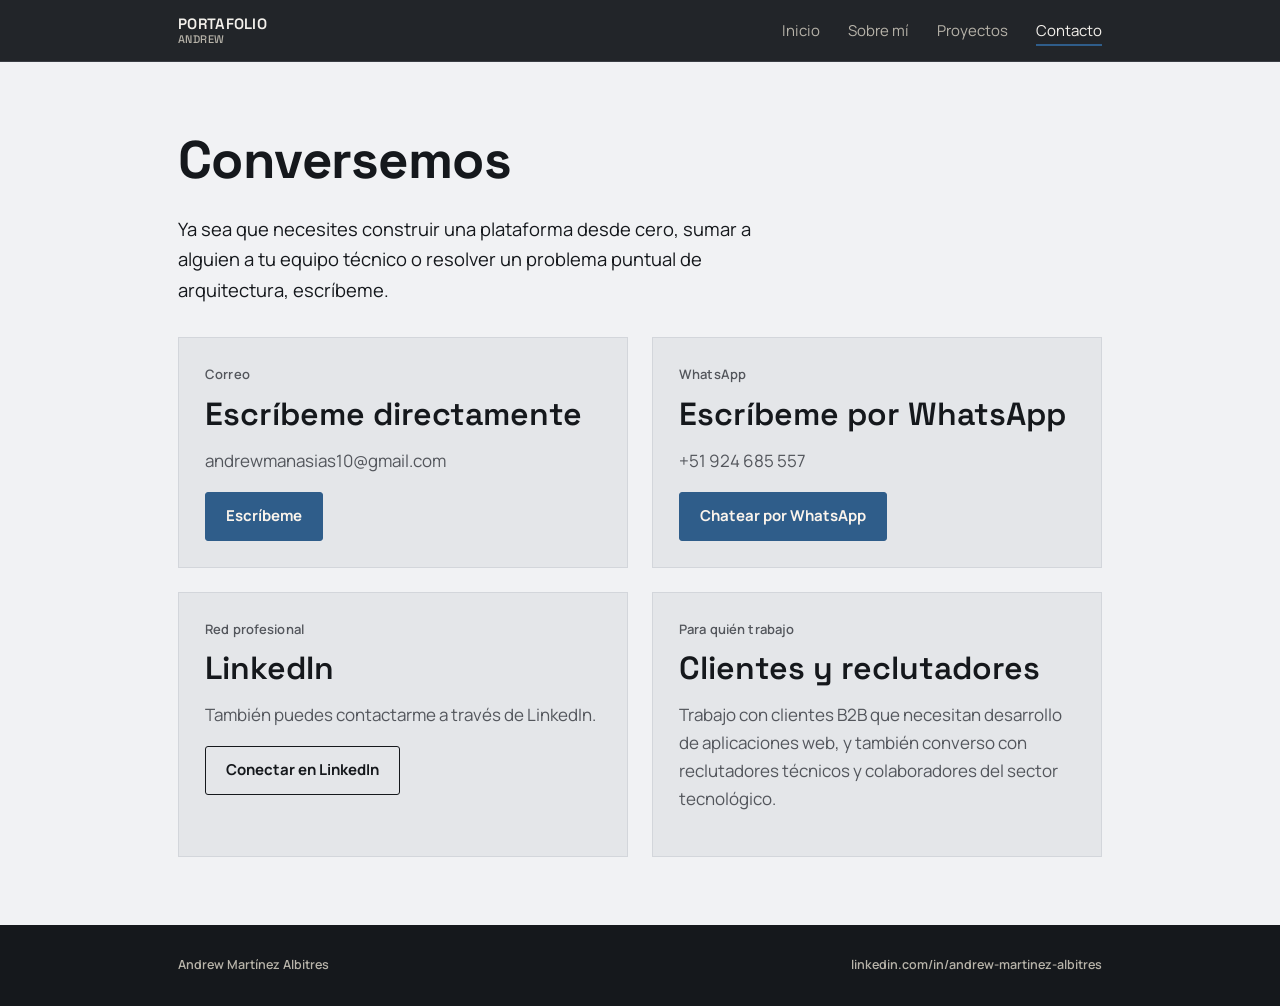
==== contacto.html @ e46cc7f0 "Primer commit: subiendo portafolio completo" ====
<!DOCTYPE html>
<html lang="es">
<head>
<meta charset="UTF-8">
<meta name="viewport" content="width=device-width, initial-scale=1.0">
<title>Contacto — Andrew Martínez Albitres</title>
<meta name="description" content="Contacta a Andrew Martínez Albitres para proyectos de desarrollo web y software a medida.">
<link rel="icon" type="image/png" sizes="512x512" href="img/favicon-512.png">
<link rel="icon" type="image/png" sizes="192x192" href="img/favicon-192.png">
<link rel="icon" type="image/png" sizes="32x32" href="img/favicon-32.png">
<link rel="apple-touch-icon" href="img/favicon-192.png">
<link rel="stylesheet" href="css/style.css">
</head>
<body>

<header class="site-header">
  <div class="nav-row">
    <a class="brand" href="index.html">PORTAFOLIO<span>ANDREW</span></a>
    <button class="nav-toggle" aria-label="Abrir menú" aria-expanded="false">
      <span></span><span></span><span></span>
    </button>
    <ul class="navlinks">
      <li><a href="index.html">Inicio</a></li>
      <li><a href="sobre-mi.html">Sobre mí</a></li>
      <li><a href="proyectos.html">Proyectos</a></li>
      <li><a href="contacto.html" aria-current="page">Contacto</a></li>
    </ul>
  </div>
</header>

<main>
  <section class="tone-paper">
    <div class="wrap">
      <h1>Conversemos</h1>
      <p class="lede">Ya sea que necesites construir una plataforma desde cero, sumar a alguien a tu equipo técnico o resolver un problema puntual de arquitectura, escríbeme.</p>

      <div class="contact-grid" style="margin-top:32px;">
        <div class="contact-card reveal">
          <span class="meta">Correo</span>
          <h2 class="reveal">Escríbeme directamente</h2>
          <p>andrewmanasias10@gmail.com</p>
          <div class="btn-row" style="margin-top:14px;">
            <a class="btn primary" href="mailto:andrewmanasias10@gmail.com">Escríbeme</a>
          </div>
        </div>

        <div class="contact-card reveal">
          <span class="meta">WhatsApp</span>
          <h2 class="reveal">Escríbeme por WhatsApp</h2>
          <p>+51 924 685 557</p>
          <div class="btn-row" style="margin-top:14px;">
            <a class="btn primary" href="https://wa.me/51924685557" target="_blank" rel="noopener">Chatear por WhatsApp</a>
          </div>
        </div>

        <div class="contact-card reveal">
          <span class="meta">Red profesional</span>
          <h2 class="reveal">LinkedIn</h2>
          <p>También puedes contactarme a través de LinkedIn.</p>
          <div class="btn-row" style="margin-top:14px;">
            <a class="btn ghost" href="https://www.linkedin.com/in/andrew-martinez-albitres/" target="_blank" rel="noopener">Conectar en LinkedIn</a>
          </div>
        </div>

        <div class="contact-card reveal">
          <span class="meta">Para quién trabajo</span>
          <h2 class="reveal">Clientes y reclutadores</h2>
          <p>Trabajo con clientes B2B que necesitan desarrollo de aplicaciones web, y también converso con reclutadores técnicos y colaboradores del sector tecnológico.</p>
        </div>
      </div>
    </div>
  </section>
</main>

<footer class="tone-ink">
  <div class="wrap">
    <span>Andrew Martínez Albitres</span>
    <a href="https://www.linkedin.com/in/andrew-martinez-albitres/" target="_blank" rel="noopener">linkedin.com/in/andrew-martinez-albitres</a>
  </div>
</footer>

<script src="js/script.js"></script>
</body>
</html>
---- css/style.css ----
@import url('https://fonts.googleapis.com/css2?family=Space+Grotesk:wght@500;600;700&family=Manrope:wght@400;500;600;700&display=swap');

/*
  Sistema de dos colores:
  - Claro (paper)  -> secciones estandar
  - Oscuro (ink)   -> secciones alternas, barra de navegacion y pie de pagina
  - Acento (signal) -> unico color de enfasis (enlaces activos, tags, bordes de foco)
*/
:root{
  --paper:#F1F2F4;
  --paper-panel:#E4E6E9;
  --ink:#15181C;
  --ink-panel:#1F2328;
  --text-on-paper:#15181C;
  --text-on-paper-soft:#53565C;
  --text-on-ink:#F4F1EC;
  --text-on-ink-soft:#B7B3A9;
  --line-on-paper:#D3D6DB;
  --line-on-ink:#3A3E44;
  --signal:#2F5D8A;
  --radius:3px;
  --maxw:980px;
  --display:'Space Grotesk', 'Segoe UI', sans-serif;
  --sans:'Manrope', -apple-system, Segoe UI, Roboto, sans-serif;
}

*{box-sizing:border-box;}
html{scroll-behavior:smooth;}
body{
  margin:0;
  background:var(--paper);
  color:var(--text-on-paper);
  font-family:var(--sans);
  font-size:17px;
  line-height:1.65;
  -webkit-font-smoothing:antialiased;
}

a{color:inherit;}
a:focus-visible, button:focus-visible{
  outline:2px solid var(--signal);
  outline-offset:3px;
}

@media (prefers-reduced-motion: reduce){
  html{scroll-behavior:auto;}
  *{animation-duration:0.001ms !important; transition-duration:0.001ms !important;}
}

.wrap{
  max-width:var(--maxw);
  margin:0 auto;
  padding:0 28px;
}

/* ---------- Sistema de tono de seccion ---------- */
section{padding:68px 0;}
.tone-paper{background:var(--paper);}
.tone-ink{background:var(--ink); color:var(--text-on-ink);}
.tone-ink h1, .tone-ink h2, .tone-ink h3{color:var(--text-on-ink);}
.tone-ink p{color:var(--text-on-ink-soft);}
.tone-ink .meta{color:var(--text-on-ink-soft);}
.tone-ink .tl-org, .tone-ink .tl-meta{color:var(--text-on-ink-soft);}
.tone-ink .timeline{border-left-color:var(--line-on-ink);}
.tone-ink .tl-item::before{border-color:var(--text-on-ink-soft); background:var(--ink);}
.tone-ink .record{border-color:var(--line-on-ink); background:var(--ink-panel);}
.tone-ink .record-head{border-color:var(--line-on-ink); background:var(--ink);}
.tone-ink .browser-frame{border-color:var(--line-on-ink); background:var(--ink-panel);}
.tone-ink .browser-bar{background:var(--ink); border-color:var(--line-on-ink);}
.tone-ink .contact-card{border-color:var(--line-on-ink); background:var(--ink-panel);}

/* ---------- Encabezado / navegacion ---------- */
.site-header{
  position:sticky;
  top:0;
  z-index:50;
  background:rgba(21,24,28,0.94);
  border-bottom:1px solid var(--line-on-ink);
}
.nav-row{
  max-width:var(--maxw);
  margin:0 auto;
  padding:16px 28px;
  display:flex;
  align-items:center;
  justify-content:space-between;
  gap:20px;
}
.brand{
  font-family:var(--display);
  font-weight:600;
  font-size:15px;
  letter-spacing:0.02em;
  text-decoration:none;
  color:var(--text-on-ink);
  line-height:1.1;
}
.brand span{
  display:block;
  font-size:11px;
  color:var(--text-on-ink-soft);
  font-weight:500;
  letter-spacing:0.04em;
}
.navlinks{
  display:flex;
  gap:28px;
  list-style:none;
  margin:0;
  padding:0;
}
.navlinks a{
  text-decoration:none;
  font-size:15px;
  color:var(--text-on-ink-soft);
  position:relative;
  padding-bottom:3px;
}
.navlinks a:hover{color:var(--text-on-ink);}
.navlinks a[aria-current="page"]{
  color:var(--text-on-ink);
  border-bottom:2px solid var(--signal);
}
.nav-toggle{
  display:none;
  background:none;
  border:1px solid var(--text-on-ink-soft);
  border-radius:var(--radius);
  width:36px;
  height:32px;
  cursor:pointer;
}
.nav-toggle span{
  display:block;
  width:16px;
  height:2px;
  background:var(--text-on-ink);
  margin:3px auto;
}

@media (max-width:720px){
  .navlinks{
    position:absolute;
    top:100%;
    left:0;
    right:0;
    background:var(--ink);
    border-bottom:1px solid var(--line-on-ink);
    flex-direction:column;
    gap:0;
    padding:8px 28px 16px;
    display:none;
  }
  .navlinks.open{display:flex;}
  .navlinks li{padding:10px 0; border-top:1px solid var(--ink-panel);}
  .nav-toggle{display:block;}
}

/* ---------- Tipografia ---------- */
h1,h2,h3{
  font-family:var(--display);
  font-weight:600;
  line-height:1.15;
  margin:0 0 0.45em;
  color:var(--text-on-paper);
}
h1{font-size:clamp(2.1rem, 4.5vw, 3.3rem); font-weight:700; letter-spacing:-0.01em;}
h2{font-size:clamp(1.5rem, 3vw, 2rem);}
h3{font-size:1.2rem;}
p{margin:0 0 1em; max-width:66ch; color:var(--text-on-paper-soft);}
.lede{font-size:1.15rem; color:var(--text-on-paper); max-width:54ch;}

.tag{
  display:inline-block;
  font-family:var(--sans);
  font-weight:600;
  font-size:13px;
  color:var(--signal);
  background:transparent;
  border:1px solid var(--signal);
  border-radius:var(--radius);
  padding:4px 10px;
  margin:0 6px 6px 0;
  transition:background-color .2s ease, color .2s ease;
}
.tag:hover{background:var(--signal); color:#FBF4EC;}
.tone-ink .tag{color:var(--signal); border-color:var(--signal);}

.meta{
  font-family:var(--sans);
  font-weight:600;
  font-size:13px;
  letter-spacing:0.01em;
  color:var(--text-on-paper-soft);
}

/* Ajustes de encabezados: cuando una etiqueta hN se usa por semantica
   pero debe mantener una apariencia compacta, no de titular */
h3.tl-role{
  font-family:var(--sans);
  font-size:1.02rem;
  font-weight:700;
  margin:0;
  color:var(--text-on-paper);
}
.tone-ink h3.tl-role{color:var(--text-on-ink);}
h2.rec-name{
  font-family:var(--display);
  font-size:1.15rem;
  font-weight:600;
  margin:0;
}

/* ---------- Botones ---------- */
.btn{
  display:inline-flex;
  align-items:center;
  gap:8px;
  font-family:var(--sans);
  font-weight:700;
  font-size:15px;
  text-decoration:none;
  padding:11px 20px;
  border-radius:var(--radius);
  border:1.5px solid currentColor;
  color:var(--text-on-paper);
  background:transparent;
  transition:transform .18s ease, opacity .18s ease, color .18s ease, border-color .18s ease;
}
.btn:hover{transform:translateY(-2px);}
.btn:active{transform:translateY(0);}
.btn.primary{
  background:var(--signal);
  color:#FBF4EC;
  border-color:var(--signal);
}
.btn.primary:hover{opacity:0.88;}
.btn.ghost:hover{color:var(--signal); border-color:var(--signal);}
.tone-ink .btn{color:var(--text-on-ink);}
.tone-ink .btn.primary{color:#FBF4EC;}
.btn-row{display:flex; gap:14px; flex-wrap:wrap; margin-top:22px;}

/* ---------- Seccion principal de bienvenida ---------- */
.hero{
  display:grid;
  grid-template-columns:1.15fr 0.85fr;
  gap:48px;
  align-items:center;
  padding-top:16px;
}
@media (max-width:860px){
  .hero{grid-template-columns:1fr;}
}
/* Variante sin foto: el texto ocupa todo el ancho disponible */
.hero.hero--sin-foto{
  grid-template-columns:1fr;
  padding-top:32px;
  padding-bottom:16px;
}
.hero--sin-foto .hero-copy{
  max-width:none;
  width:100%;
}
.hero--sin-foto .lede{
  max-width:70ch;
}
.stack-strip{
  display:flex;
  flex-wrap:wrap;
  gap:8px;
  padding:18px 0 0;
}

/* Foto de perfil: recorte sin fondo, flotando junto a un acento circular difuso */
.hero-photo-wrap{
  position:relative;
  height:100%;
  min-height:340px;
  display:flex;
  align-items:flex-end;
  justify-content:center;
}
.hero-photo-wrap::before{
  content:"";
  position:absolute;
  top:6%;
  left:50%;
  transform:translateX(-50%);
  width:78%;
  aspect-ratio:1;
  max-width:340px;
  border-radius:50%;
  background:radial-gradient(circle, var(--signal) 0%, transparent 72%);
  opacity:0.22;
  z-index:0;
}
.hero-photo{
  position:relative;
  z-index:1;
  width:100%;
  max-width:340px;
  height:auto;
  display:block;
  filter:drop-shadow(0 18px 26px rgba(21,24,28,0.28));
}
@media (max-width:860px){
  .hero-photo-wrap{min-height:260px; margin-top:12px;}
  .hero-photo{max-width:240px;}
}

/* ---------- Tarjetas de vista previa de proyectos (inicio) ---------- */
.preview-grid{
  display:grid;
  grid-template-columns:repeat(3,1fr);
  gap:22px;
  margin-top:28px;
}
.preview-card{transition:transform .25s ease;}
.preview-card:hover{transform:translateY(-4px);}
.preview-card h3{margin-bottom:8px; font-size:1.05rem;}
.preview-card p{font-size:0.95rem;}
.preview-card .meta{margin-bottom:10px; display:block;}
@media (max-width:780px){
  .preview-grid{grid-template-columns:1fr;}
}

/* ---------- Linea de tiempo (Sobre mi) ---------- */
.timeline{
  position:relative;
  margin-top:24px;
  padding-left:24px;
  border-left:1.5px solid var(--line-on-paper);
}
.tl-item{
  position:relative;
  padding-bottom:34px;
}
.tl-item:last-child{padding-bottom:0;}
.tl-item::before{
  content:"";
  position:absolute;
  left:-29px;
  top:5px;
  width:9px;
  height:9px;
  border-radius:50%;
  background:var(--paper);
  border:2px solid var(--text-on-paper-soft);
}
.tl-item.current::before{
  border-color:var(--signal);
  background:var(--signal);
}
.tl-meta{font-family:var(--sans); font-weight:600; font-size:12.5px; color:var(--text-on-paper-soft); margin:2px 0 8px;}
.tl-org{color:var(--text-on-paper-soft); font-size:0.95rem;}
.tl-item p{font-size:0.97rem; margin-bottom:6px;}

/* ---------- Registros de proyectos (Proyectos) ---------- */
.record{
  border:1px solid var(--line-on-paper);
  margin-bottom:26px;
  background:var(--paper-panel);
  transition:transform .25s ease, box-shadow .25s ease;
}
.record:hover{transform:translateY(-3px); box-shadow:0 14px 30px -18px rgba(21,24,28,0.3);}
.record-head{
  display:flex;
  justify-content:space-between;
  align-items:baseline;
  flex-wrap:wrap;
  gap:10px;
  padding:16px 22px;
  border-bottom:1px solid var(--line-on-paper);
}
.record-head .meta{font-size:12.5px;}
.record-body{padding:22px; display:grid; grid-template-columns:0.95fr 1.15fr; gap:28px; align-items:center;}
.record-body .record-text p{font-size:0.97rem;}
.record-preview{width:100%;}
@media (max-width:760px){
  .record-body{grid-template-columns:1fr;}
}
.record-fields{
  display:grid;
  grid-template-columns:110px 1fr;
  gap:8px 16px;
  margin:14px 0 0;
  font-size:0.93rem;
}
.record-fields dt{font-family:var(--sans); font-weight:700; font-size:12.5px; color:var(--text-on-paper-soft);}
.record-fields dd{margin:0 0 4px; color:var(--text-on-paper);}
.tone-ink .record-fields dd{color:var(--text-on-ink);}

/* Etiquetas de caso de estudio: El problema / Mi solucion / El resultado */
.case-label{
  font-family:var(--sans);
  font-weight:700;
  font-size:12px;
  text-transform:uppercase;
  letter-spacing:0.04em;
  color:var(--signal);
  margin:16px 0 4px;
}
.case-label:first-child{margin-top:0;}

.proj-jump{
  display:flex;
  gap:10px;
  flex-wrap:wrap;
  margin:22px 0 0;
  padding:0;
  list-style:none;
}
.proj-jump a{
  font-family:var(--sans);
  font-weight:700;
  font-size:13.5px;
  text-decoration:none;
  border:1.5px solid var(--signal);
  padding:8px 16px;
  border-radius:999px;
  color:var(--signal);
  background:transparent;
  transition:background-color .18s ease, color .18s ease, transform .18s ease;
}
.proj-jump a:hover{background:var(--signal); color:#FBF4EC; transform:translateY(-2px);}

/* Evita que el encabezado fijo tape el contenido al saltar entre secciones */
section[id]{scroll-margin-top:90px;}

/* ---------- Vista previa de sitio en vivo (marco de navegador) ---------- */
.preview-open-link{
  display:inline-block;
  margin-top:10px;
  font-family:var(--sans);
  font-weight:700;
  font-size:13px;
  text-decoration:none;
  color:var(--signal);
}
.preview-open-link:hover{text-decoration:underline;}

.browser-frame{
  border:1px solid var(--line-on-paper);
  border-radius:4px;
  overflow:hidden;
  background:#fff;
}
.browser-bar{
  display:flex;
  align-items:center;
  gap:6px;
  padding:8px 10px;
  background:var(--paper-panel);
  border-bottom:1px solid var(--line-on-paper);
}
.browser-dot{
  width:7px;
  height:7px;
  border-radius:50%;
  background:var(--line-on-paper);
}
.browser-url{
  font-family:var(--sans);
  font-weight:600;
  font-size:11px;
  color:var(--text-on-paper-soft);
  margin-left:6px;
  overflow:hidden;
  text-overflow:ellipsis;
  white-space:nowrap;
}
.browser-viewport{
  position:relative;
  width:100%;
  padding-top:66%;
  background:#fff;
  overflow:hidden;
}

/* En Proyectos: la vista previa mantiene proporcion de escritorio normal,
   centrada junto al texto (sin estirarse a su alto completo) */
.record-preview{align-self:center;}
.browser-viewport iframe{
  position:absolute;
  top:0;
  left:0;
  width:400%;
  height:400%;
  transform:scale(0.25);
  transform-origin:0 0;
  border:0;
  pointer-events:none;
}

/* ---------- Contacto ---------- */
.contact-grid{
  display:grid;
  grid-template-columns:repeat(2, 1fr);
  gap:24px;
}
@media (max-width:600px){
  .contact-grid{grid-template-columns:1fr;}
}
.contact-card{
  border:1px solid var(--line-on-paper);
  padding:26px;
  background:var(--paper-panel);
}
.contact-card .meta{margin-bottom:10px; display:block;}

/* ---------- Pie de pagina ---------- */
footer{
  padding:30px 0;
}
footer .wrap{
  display:flex;
  justify-content:space-between;
  flex-wrap:wrap;
  gap:12px;
  font-family:var(--sans);
  font-weight:600;
  font-size:12.5px;
  color:var(--text-on-ink-soft);
}
footer a{text-decoration:none; color:var(--text-on-ink-soft);}
footer a:hover{color:var(--signal);}

/* ---------- Animacion al hacer scroll ---------- */
.reveal{
  opacity:0;
  transform:translateY(18px);
  transition:opacity .6s ease, transform .6s ease;
}
.reveal.in-view{
  opacity:1;
  transform:none;
}

/* Aparicion inicial del bloque de bienvenida (sin esperar el scroll) */
.hero-copy, .hero-photo-wrap{
  animation:aparecer .7s ease both;
}
.hero-photo-wrap{animation-delay:.15s;}

@keyframes aparecer{
  from{opacity:0; transform:translateY(14px);}
  to{opacity:1; transform:none;}
}
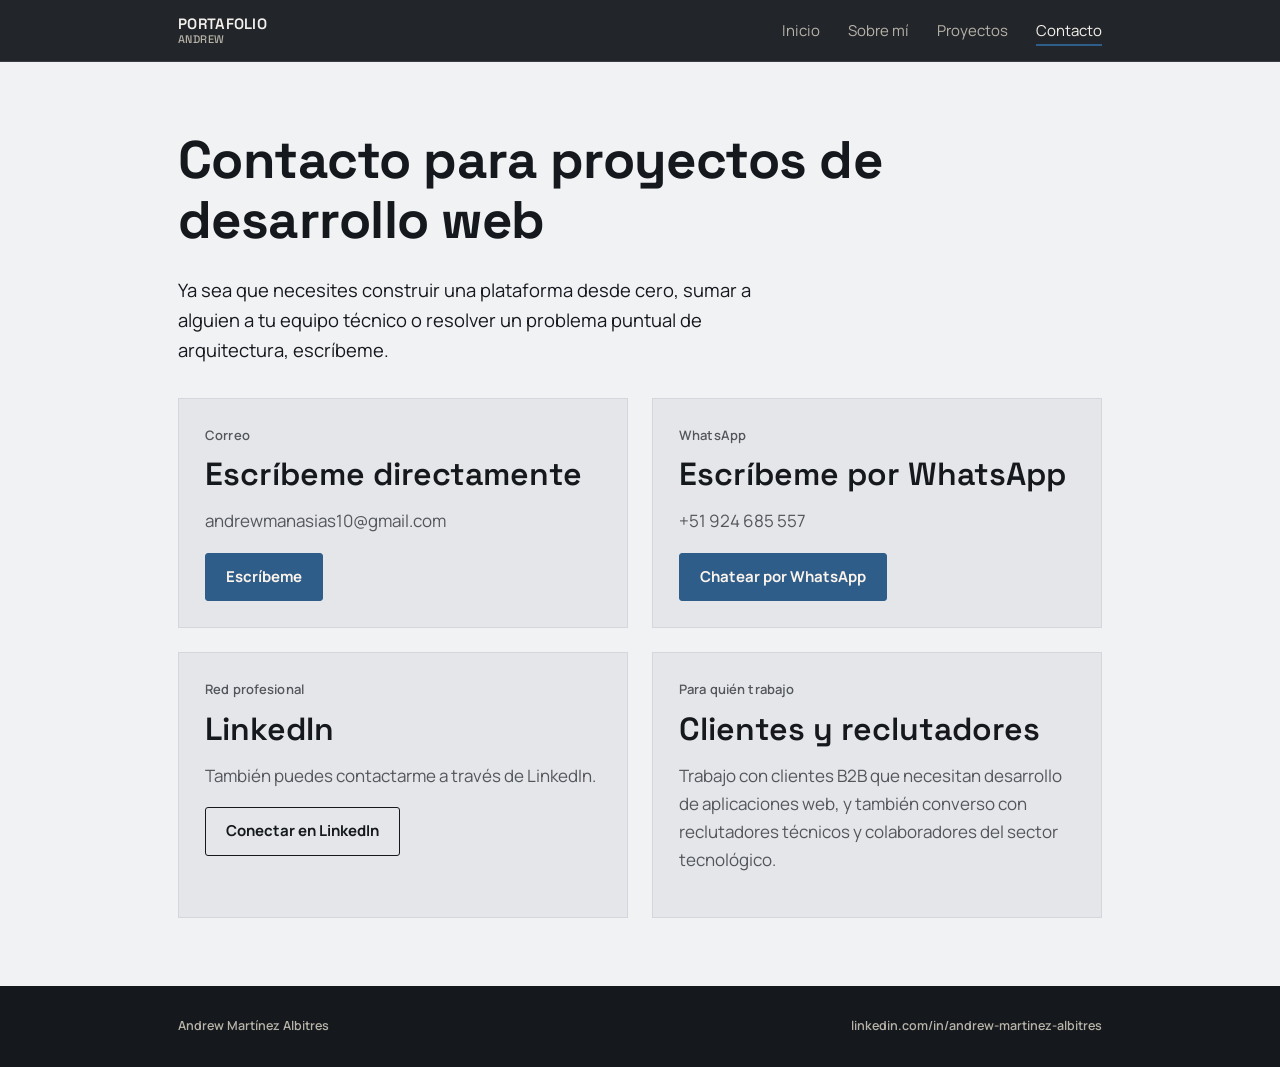
==== commit d9a81120: "sklskl" ====
--- a/contacto.html
+++ b/contacto.html
@@ -16,22 +16,24 @@
 <header class="site-header">
   <div class="nav-row">
     <a class="brand" href="index.html">PORTAFOLIO<span>ANDREW</span></a>
-    <button class="nav-toggle" aria-label="Abrir menú" aria-expanded="false">
-      <span></span><span></span><span></span>
-    </button>
-    <ul class="navlinks">
-      <li><a href="index.html">Inicio</a></li>
-      <li><a href="sobre-mi.html">Sobre mí</a></li>
-      <li><a href="proyectos.html">Proyectos</a></li>
-      <li><a href="contacto.html" aria-current="page">Contacto</a></li>
-    </ul>
+    <nav aria-label="Navegación principal">
+      <button class="nav-toggle" aria-label="Abrir menú" aria-expanded="false">
+        <span></span><span></span><span></span>
+      </button>
+      <ul class="navlinks">
+        <li><a href="index.html">Inicio</a></li>
+        <li><a href="sobre-mi.html">Sobre mí</a></li>
+        <li><a href="proyectos.html">Proyectos</a></li>
+        <li><a href="contacto.html" aria-current="page">Contacto</a></li>
+      </ul>
+    </nav>
   </div>
 </header>
 
 <main>
   <section class="tone-paper">
     <div class="wrap">
-      <h1>Conversemos</h1>
+      <h1>Contacto para proyectos de desarrollo web</h1>
       <p class="lede">Ya sea que necesites construir una plataforma desde cero, sumar a alguien a tu equipo técnico o resolver un problema puntual de arquitectura, escríbeme.</p>
 
       <div class="contact-grid" style="margin-top:32px;">
--- a/css/style.css
+++ b/css/style.css
@@ -324,6 +324,29 @@
   .preview-grid{grid-template-columns:1fr;}
 }
 
+/* ---------- Tarjetas de certificaciones (Sobre mi) ---------- */
+.cert-grid{
+  display:grid;
+  grid-template-columns:repeat(2, 1fr);
+  gap:20px;
+  margin-top:24px;
+}
+@media (max-width:700px){
+  .cert-grid{grid-template-columns:1fr;}
+}
+.cert-card{
+  border:1px solid var(--line-on-ink);
+  background:var(--ink-panel);
+  padding:20px;
+  transition:transform .25s ease;
+}
+.tone-paper .cert-card{border-color:var(--line-on-paper); background:var(--paper-panel);}
+.cert-card:hover{transform:translateY(-3px);}
+.cert-card h3{font-size:1.02rem; margin-bottom:6px;}
+.cert-issuer{font-size:0.92rem; margin-bottom:2px;}
+.cert-meta{font-family:var(--sans); font-weight:600; font-size:12.5px; color:var(--text-on-ink-soft); margin-bottom:10px;}
+.tone-paper .cert-meta{color:var(--text-on-paper-soft);}
+
 /* ---------- Linea de tiempo (Sobre mi) ---------- */
 .timeline{
   position:relative;
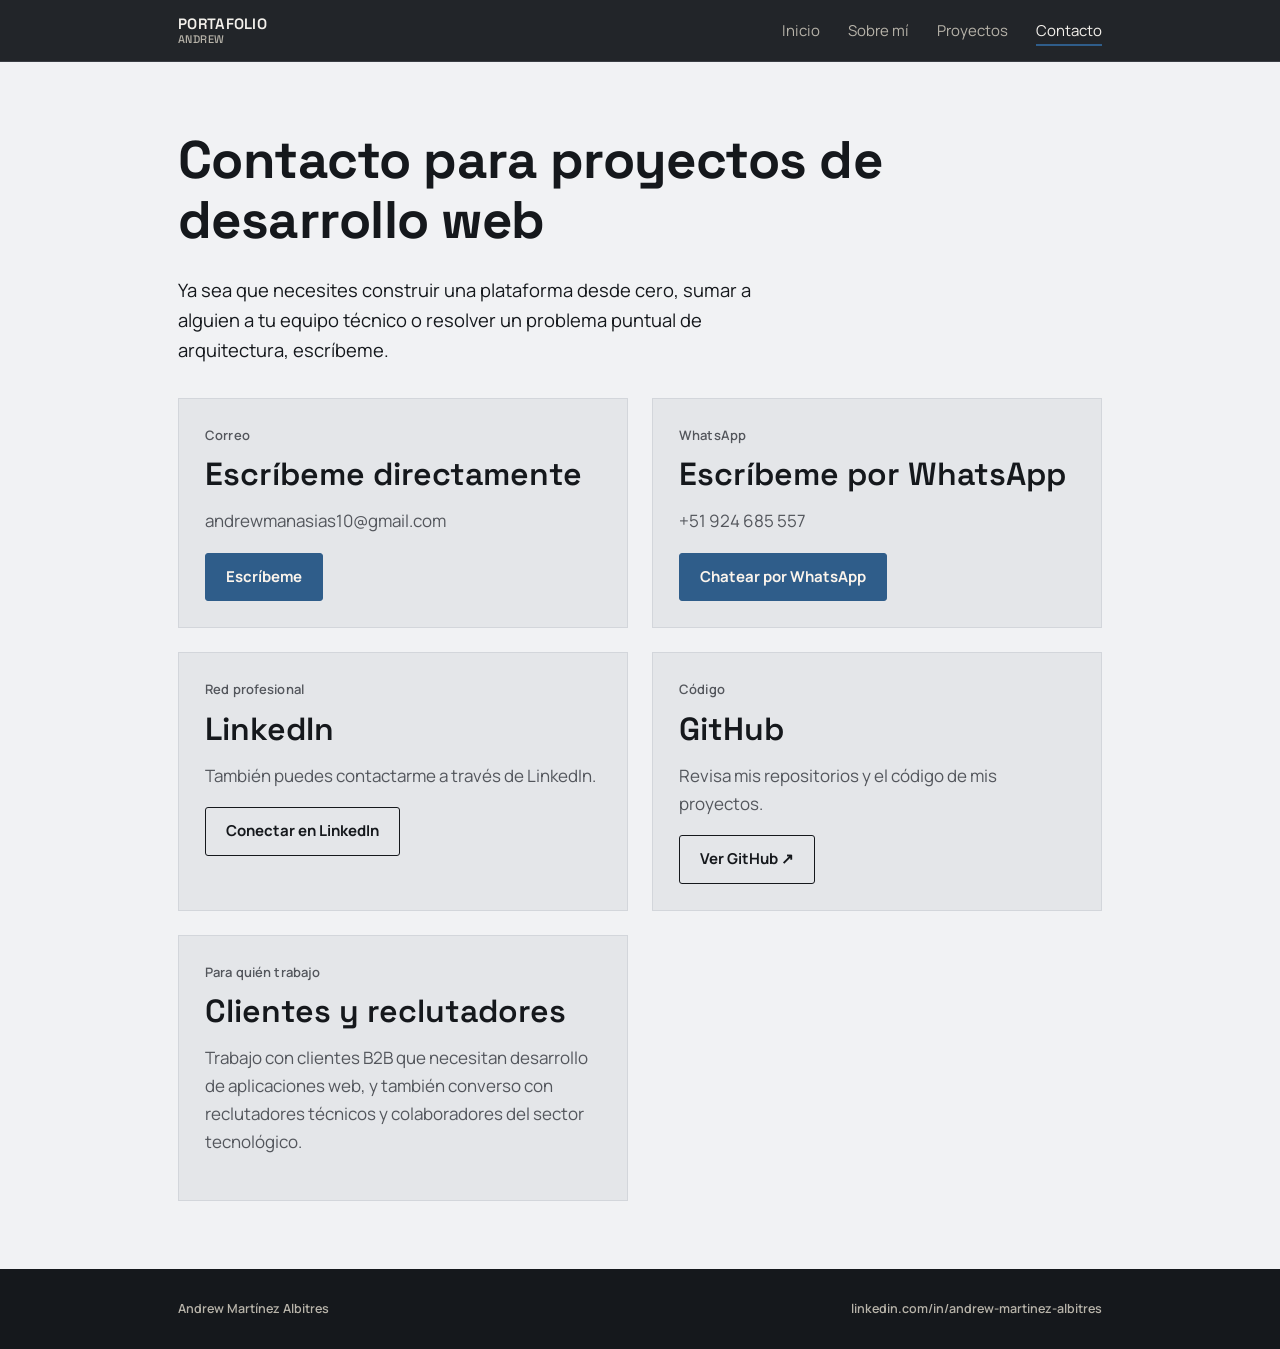
==== commit 4415259c: "contacto" ====
--- a/contacto.html
+++ b/contacto.html
@@ -65,6 +65,15 @@
         </div>
 
         <div class="contact-card reveal">
+          <span class="meta">Código</span>
+          <h2 class="reveal">GitHub</h2>
+          <p>Revisa mis repositorios y el código de mis proyectos.</p>
+          <div class="btn-row" style="margin-top:14px;">
+            <a class="btn ghost" href="https://github.com/andrewmanasias10-commits" target="_blank" rel="noopener">Ver GitHub ↗</a>
+          </div>
+        </div>
+
+        <div class="contact-card reveal">
           <span class="meta">Para quién trabajo</span>
           <h2 class="reveal">Clientes y reclutadores</h2>
           <p>Trabajo con clientes B2B que necesitan desarrollo de aplicaciones web, y también converso con reclutadores técnicos y colaboradores del sector tecnológico.</p>
